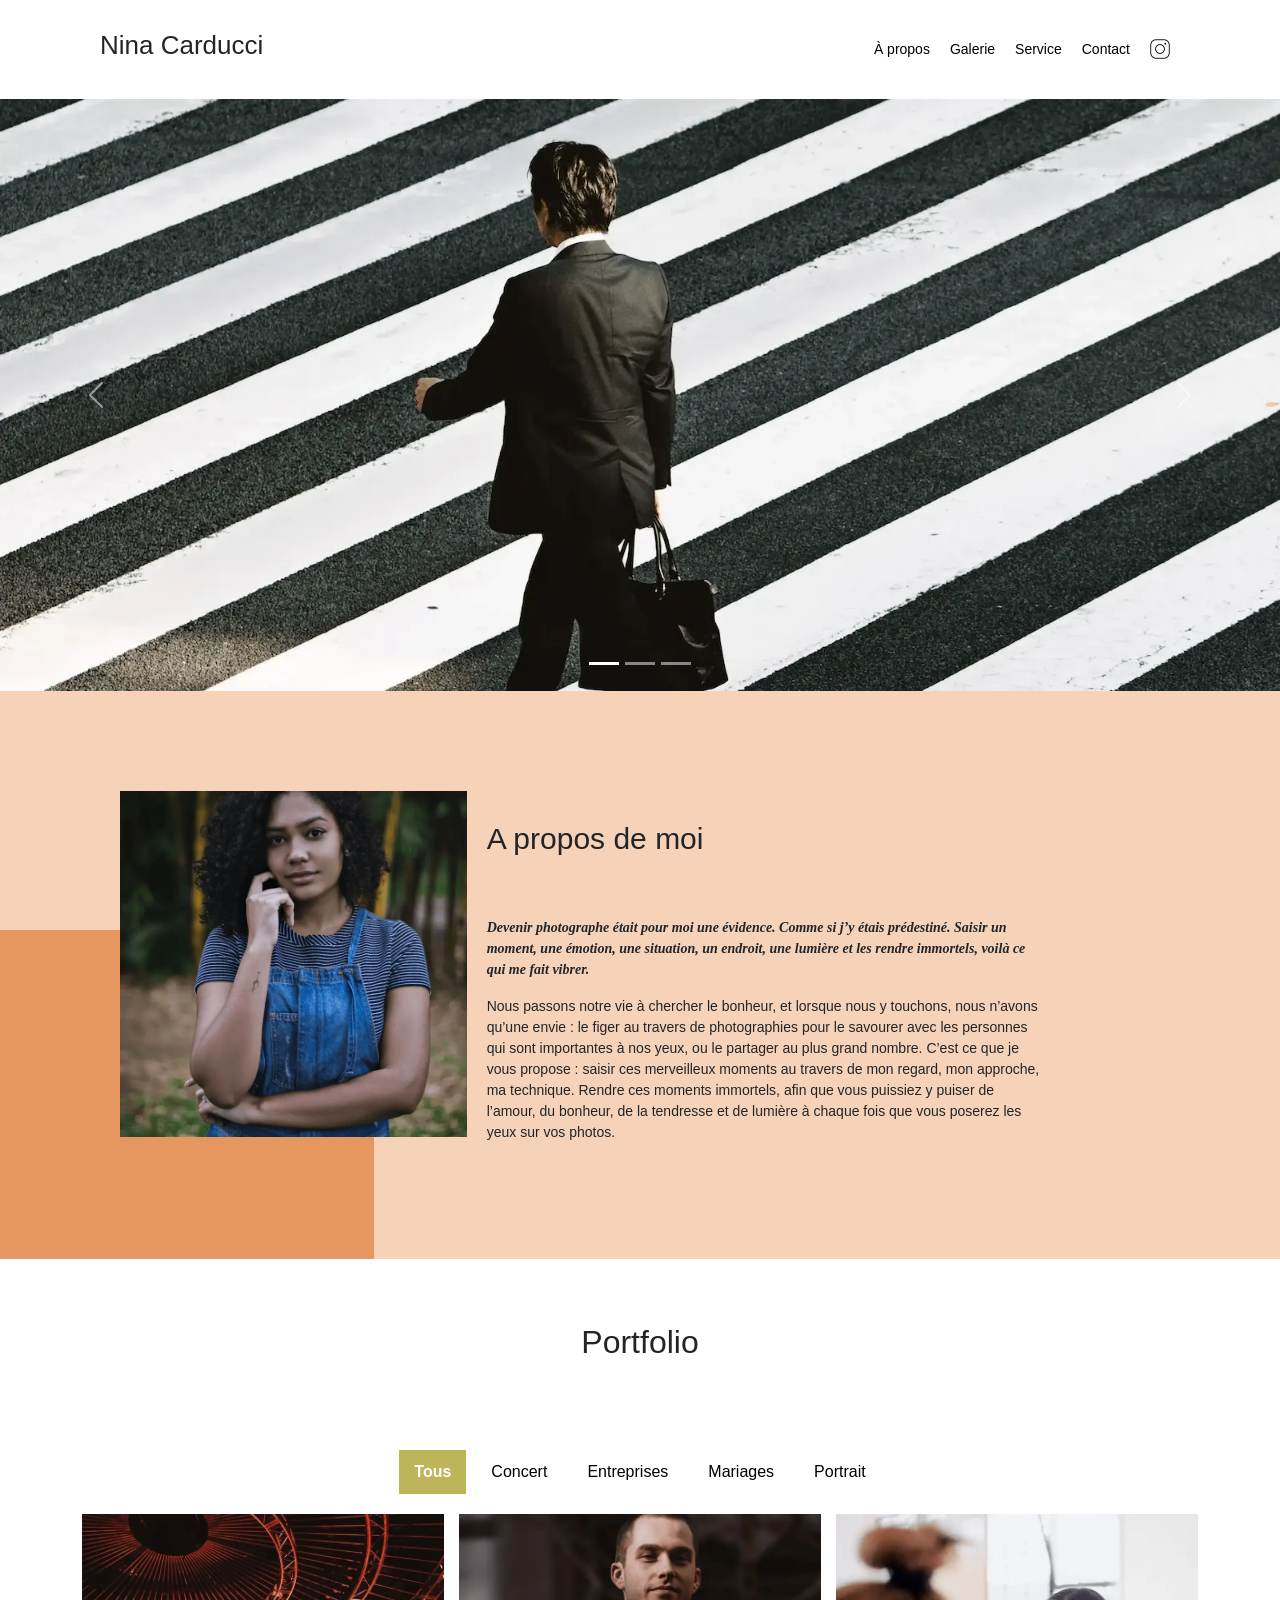
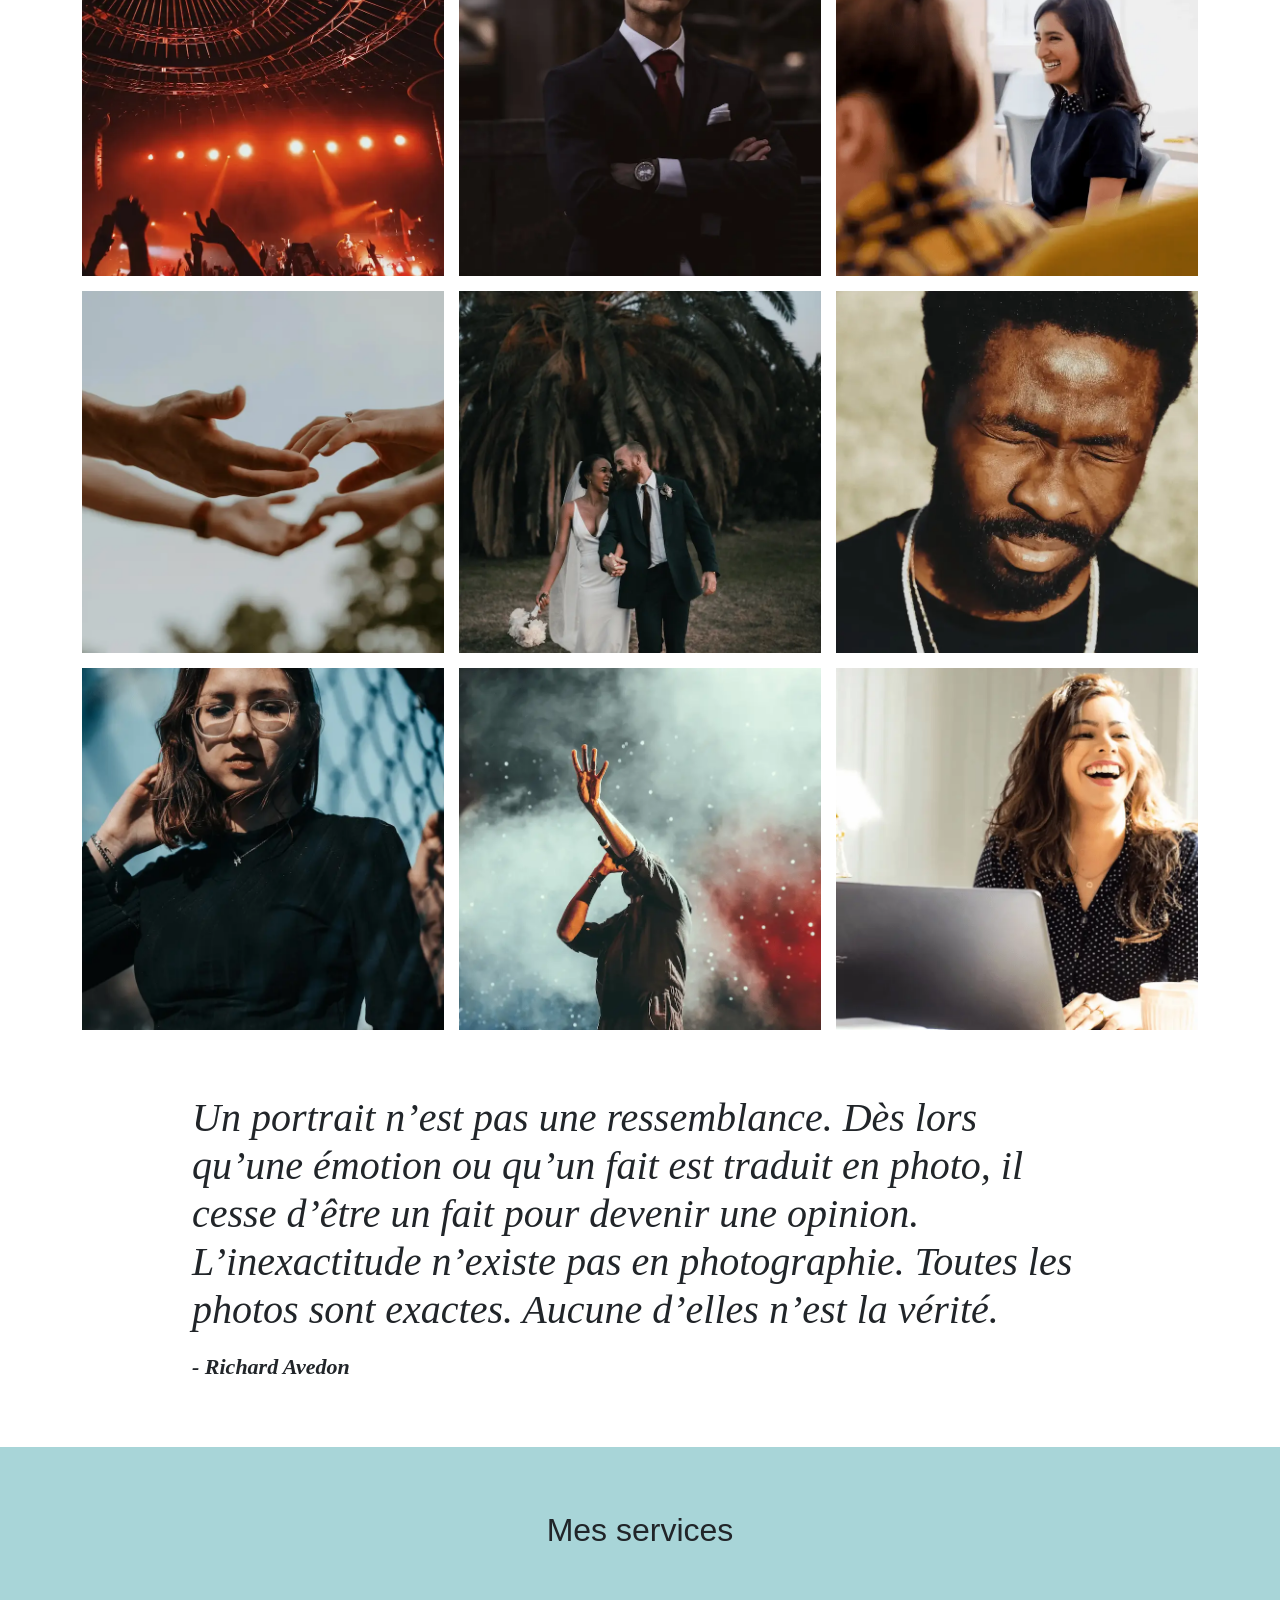
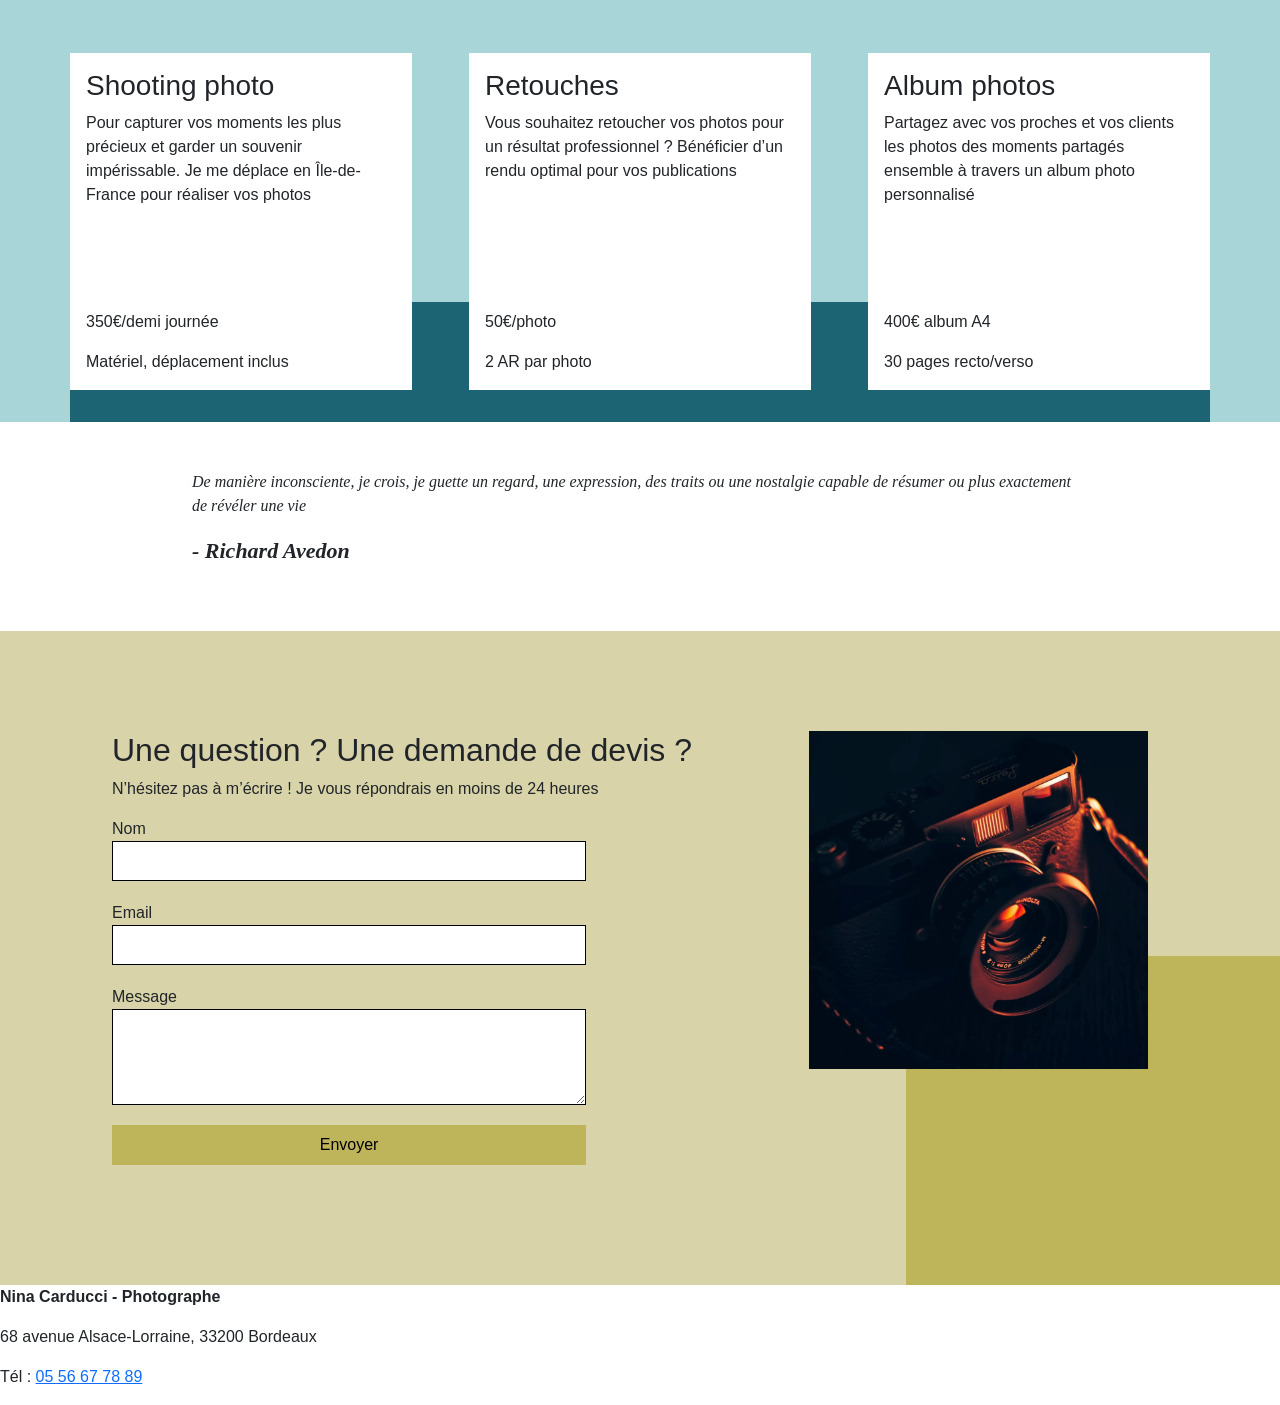
==== Nina-Carducci-Dev-master/index.min.html @ 5e1bb827 "compression des img et minification de scripts.js et suppression de loading="lazy" et redimensionne " ====
<!doctype html><html lang=fr><head><meta charset=UTF-8><meta name=viewport content="width=device-width,initial-scale=1"><link rel=preload href=./assets/bootstrap/bootstrap.min.css as=style><link rel=stylesheet href=./assets/bootstrap/bootstrap.min.css><link rel=preload href=./assets/style.css as=style><link rel=stylesheet href=./assets/style.css media=print onload='this.media="all"'><link rel=preconnect href=https://fonts.googleapis.com><link rel=preconnect href=https://fonts.gstatic.com crossorigin><link rel=preload href="https://fonts.googleapis.com/css2?family=Inter:wght@400&family=Spectral:ital,wght@1,400;1,800&display=swap" as=style><meta name=description content="Nina Carducci, photographe professionnelle à Bordeaux : portraits, mariages, concerts, entreprises."><title>Nina Carducci - Photographe à Bordeaux</title><script src=https://code.jquery.com/jquery-3.6.0.min.js defer></script><script src=./assets/bootstrap/bootstrap.bundle.min.js defer></script><script src=./assets/maugallery.min.js defer></script><script src=./assets/scripts.min.js defer></script><script type=application/ld+json>{  "@context": "https://schema.org",  "@type": "LocalBusiness",  "name": "Nina Carducci - Photographe",  "image": "http://127.0.0.1:5500/assets/images/nina.webp",  "address": {    "@type": "PostalAddress",    "streetAddress": "68 avenue Alsace-Lorraine",    "addressLocality": "Bordeaux",    "postalCode": "33200",    "addressCountry": "FR"  },  "telephone": "+33 5 56 67 78 89",  "openingHours": "Mo-Fr 10:00-19:00",  "url": "http://127.0.0.1:5500/",  "priceRange": "50-400€",  "makesOffer": [    {      "@type": "Offer",      "name": "Shooting photo",      "price": "350",      "priceCurrency": "EUR"    },    {      "@type": "Offer",      "name": "Retouches",      "price": "50",      "priceCurrency": "EUR"    },    {      "@type": "Offer",      "name": "Album photos",      "price": "400",      "priceCurrency": "EUR"    }  ]}</script><meta property=og:type content=website><meta property=og:title content="Nina Carducci - Photographe à Bordeaux"><meta property=og:description content="Portraits, mariages, concerts et services photo professionnels à Bordeaux."><meta property=og:image content=http://127.0.0.1:5500/assets/images/nina.webp><meta property=og:url content=http://127.0.0.1:5500/ ><meta name=twitter:card content=summary_large_image><meta name=twitter:title content="Nina Carducci - Photographe à Bordeaux"><meta name=twitter:description content="Portraits, mariages, concerts et services photo professionnels à Bordeaux."><meta name=twitter:image content=http://127.0.0.1:5500/assets/images/nina.webp><meta name=twitter:site content=@ninacarducci.photo></head><body><div class=top-header><h1 class=name>Nina Carducci</h1><div class=nav><ul><li><a href=#about>À propos</a></li><li><a href=#gallery>Galerie</a></li><li><a href=#services>Service</a></li><li><a href=#contact>Contact</a></li><li><a class=social-link href="https://www.instagram.com/ninacarducci.photo/?hl=fr" target=_blank><img src=assets/images/instagram.webp alt="icône instragram" loading=lazy width=40 height=40></a></li></ul></div></div><div id=header><div id=carouselExampleIndicators class="carousel slide" data-bs-ride=carousel><div class=carousel-indicators><button type=button data-bs-target=#carouselExampleIndicators data-bs-slide-to=0 class=active aria-current=true aria-label="Slide 1"></button><button type=button data-bs-target=#carouselExampleIndicators data-bs-slide-to=1 aria-label="Slide 2"></button><button type=button data-bs-target=#carouselExampleIndicators data-bs-slide-to=2 aria-label="Slide 3"></button></div><div class=carousel-inner><div class="carousel-item active"><img src=./assets/images/slider/ryoji-iwata-wUZjnOv7t0g-unsplash.webp srcset="./assets/images/slider/ryoji-iwata-wUZjnOv7t0g-unsplash.webp 800w, ./assets/images/slider/ryoji-iwata-wUZjnOv7t0g-unsplash.webp 1600w, ./assets/images/slider/ryoji-iwata-wUZjnOv7t0g-unsplash.webp 2400w, ./assets/images/slider/ryoji-iwata-wUZjnOv7t0g-unsplash.webp 3200w, ./assets/images/slider/ryoji-iwata-wUZjnOv7t0g-unsplash.webp 4540w" sizes=100vw class="d-block w-100" alt="Un homme traverse une grande route en costume sombre" width=1600 height=740></div><div class=carousel-item><img src=./assets/images/slider/nicholas-green-nPz8akkUmDI-unsplash.webp srcset="./assets/images/slider/nicholas-green-nPz8akkUmDI-unsplash.webp 800w, ./assets/images/slider/nicholas-green-nPz8akkUmDI-unsplash.webp 1600w, ./assets/images/slider/nicholas-green-nPz8akkUmDI-unsplash.webp 2400w, ./assets/images/slider/nicholas-green-nPz8akkUmDI-unsplash.webp 3200w, ./assets/images/slider/nicholas-green-nPz8akkUmDI-unsplash.webp 5000w" sizes=100vw alt="Foule pendant un concert" class="d-block w-100" width=6000 height=2775></div><div class=carousel-item><img src=./assets/images/slider/edward-cisneros-3_h6-1NPDGw-unsplash.webp srcset="./assets/images/slider/edward-cisneros-3_h6-1NPDGw-unsplash.webp 800w, ./assets/images/slider/edward-cisneros-3_h6-1NPDGw-unsplash.webp 1600w, ./assets/images/slider/edward-cisneros-3_h6-1NPDGw-unsplash.webp 2400w, ./assets/images/slider/edward-cisneros-3_h6-1NPDGw-unsplash.webp 3200w, ./assets/images/slider/edward-cisneros-3_h6-1NPDGw-unsplash.webp 5653w" sizes=100vw class="d-block w-100" alt="Un couple qui s’embrasse lors d’un mariage" width=1637 height=757></div></div><button class=carousel-control-prev type=button data-bs-target=#carouselExampleIndicators data-bs-slide=prev><span class=carousel-control-prev-icon aria-hidden=true></span><span class=visually-hidden>Previous</span></button><button class=carousel-control-next type=button data-bs-target=#carouselExampleIndicators data-bs-slide=next><span class=carousel-control-next-icon aria-hidden=true></span><span class=visually-hidden>Next</span></button></div></div><div id=about><div class="picture left"><img src=./assets/images/nina.webp srcset="./assets/images/nina.webp 400w, ./assets/images/nina.webp 800w, ./assets/images/nina.webp 1460w" sizes="(max-width: 768px) 100vw, 50vw" alt="Portrait de la photographe Nina Carducci" width=766 height=764></div><div id=about-me><h2 class=about-me__title>A propos de moi</h2><p class=about-me__introduction>Devenir photographe était pour moi une évidence. Comme si j’y étais prédestiné. Saisir un moment, une émotion, une situation, un endroit, une lumière et les rendre immortels, voilà ce qui me fait vibrer.</p><p>Nous passons notre vie à chercher le bonheur, et lorsque nous y touchons, nous n’avons qu’une envie : le figer au travers de photographies pour le savourer avec les personnes qui sont importantes à nos yeux, ou le partager au plus grand nombre. C’est ce que je vous propose : saisir ces merveilleux moments au travers de mon regard, mon approche, ma technique. Rendre ces moments immortels, afin que vous puissiez y puiser de l’amour, du bonheur, de la tendresse et de lumière à chaque fois que vous poserez les yeux sur vos photos.</p></div></div><div id=gallery><h2 class=title>Portfolio</h2><div class="container py-3"><div class=gallery><picture><source srcset=./assets/images/gallery/concerts/aaron-paul-wnX-fXzB6Cw-unsplash.webp type=image/webp><img data-gallery-tag=Concert class=gallery-item src=./assets/images/gallery/concerts/aaron-paul-wnX-fXzB6Cw-unsplash.webp alt="Foule de spectateurs levant les mains lors d’un concert en plein air" width=752 height=1003></picture><picture><source srcset=./assets/images/gallery/entreprise/ali-morshedlou-WMD64tMfc4k-unsplash.webp type=image/webp><img data-gallery-tag=Entreprises class=gallery-item src=./assets/images/gallery/entreprise/ali-morshedlou-WMD64tMfc4k-unsplash.webp alt="Un homme en costume sombre avec une cravate noire" width=752 height=1128></picture><picture><source srcset=./assets/images/gallery/entreprise/jason-goodman.webp type=image/webp><img data-gallery-tag=Entreprises class=gallery-item src=./assets/images/gallery/entreprise/jason-goodman.webp alt="Une femme souriante pendant une réunion d'entreprise" width=1110 height=751></picture><picture><source srcset=./assets/images/gallery/mariage/hannah-busing-RvF2R_qMpRk-unsplash.webp type=image/webp><img data-gallery-tag=Mariages class=gallery-item src=./assets/images/gallery/mariage/hannah-busing-RvF2R_qMpRk-unsplash.webp alt="Deux personnes se tenant la main lors d’un mariage" width=940 height=752></picture><picture><source srcset=./assets/images/gallery/mariage/jakob-owens-SiniLJkXhMc-unsplash.webp type=image/webp><img data-gallery-tag=Mariages class=gallery-item src=./assets/images/gallery/mariage/jakob-owens-SiniLJkXhMc-unsplash.webp alt="Un couple se tenant par la main le jour de leur mariage" width=752 height=1128></picture><picture><source srcset=./assets/images/gallery/portraits/ade-tunji-rVkhWWZFAtQ-unsplash.webp type=image/webp><img data-gallery-tag=Portrait class=gallery-item src=./assets/images/gallery/portraits/ade-tunji-rVkhWWZFAtQ-unsplash.webp alt="Portrait d’un homme aux yeux fermés" width=752 height=1128></picture><picture><source srcset=./assets/images/gallery/portraits/nino-van-prattenburg--443cl1uR_8-unsplash.webp type=image/webp><img data-gallery-tag=Portrait class=gallery-item src=./assets/images/gallery/portraits/nino-van-prattenburg--443cl1uR_8-unsplash.webp alt="Portrait d’une femme portant des lunettes transparentes" width=752 height=1130></picture><picture><source srcset=./assets/images/gallery/concerts/austin-neill-hgO1wFPXl3I-unsplash.webp type=image/webp><img data-gallery-tag=Concert class=gallery-item src=./assets/images/gallery/concerts/austin-neill-hgO1wFPXl3I-unsplash.webp alt="Chanteur sur scène levant la main dans la fumée et les lumières d’un concert" width=752 height=1130></picture><picture><source srcset=./assets/images/gallery/entreprise/mateus-campos-felipe-Fsgzm8N0hIY-unsplash.webp type=image/webp><img data-gallery-tag=Entreprises class=gallery-item src=./assets/images/gallery/entreprise/mateus-campos-felipe-Fsgzm8N0hIY-unsplash.webp alt="Femme souriante travaillant devant un ordinateur portable" width=1228 height=752></picture></div></div></div><div class=quote><figure><blockquote><h1 class=quote__text>Un portrait n’est pas une ressemblance. Dès lors qu’une émotion ou qu’un fait est traduit en photo, il cesse d’être un fait pour devenir une opinion. L’inexactitude n’existe pas en photographie. Toutes les photos sont exactes. Aucune d’elles n’est la vérité.</h1></blockquote><figcaption class=quote__author>- Richard Avedon</figcaption></figure></div><div id=services><h2 class=title>Mes services</h2><div class=container><div class=service><div class=service__description><h3>Shooting photo</h3><p>Pour capturer vos moments les plus précieux et garder un souvenir impérissable. Je me déplace en Île-de-France pour réaliser vos photos</p></div><div class=service__price><p>350€/demi journée</p><span>Matériel, déplacement inclus</span></div></div><div class=service><div class=service__description><h3>Retouches</h3><p>Vous souhaitez retoucher vos photos pour un résultat professionnel ? Bénéficier d’un rendu optimal pour vos publications</p></div><div class=service__price><p>50€/photo</p><span>2 AR par photo</span></div></div><div class=service><div class=service__description><h3>Album photos</h3><p>Partagez avec vos proches et vos clients les photos des moments partagés ensemble à travers un album photo personnalisé</p></div><div class=service__price><p>400€ album A4</p><span>30 pages recto/verso</span></div></div></div></div><div class=quote><figure><blockquote><p class=quote__text>De manière inconsciente, je crois, je guette un regard, une expression, des traits ou une nostalgie capable de résumer ou plus exactement de révéler une vie</p></blockquote><figcaption class=quote__author>- Richard Avedon</figcaption></figure></div><div id=contact><div class=container><div class=form-container><h2>Une question ? Une demande de devis ?</h2><p> N’hésitez pas à m’écrire ! Je vous répondrais en moins de 24 heures</p><form action="" method=post><label for=nom>Nom</label><input name=nom id=nom><label for=email>Email</label><input type=email name=email id=email><label for=message>Message</label><textarea name=message id=message cols=30 rows=10></textarea><input type=submit value=Envoyer></form></div><div class="picture right"><img src=./assets/images/camera.webp srcset="./assets/images/camera.webp 400w, ./assets/images/camera.webp 800w, ./assets/images/camera.webp 1600w, ./assets/images/camera.webp 2028w" sizes="(max-width: 768px) 100vw, 50vw" alt="appareil photo" width=2024 height=2020></div></div></div><footer><p><strong>Nina Carducci - Photographe</strong></p><p>68 avenue Alsace-Lorraine, 33200 Bordeaux</p><p>Tél : <a href=tel:+33556677889>05 56 67 78 89</a></p></footer></body></html>
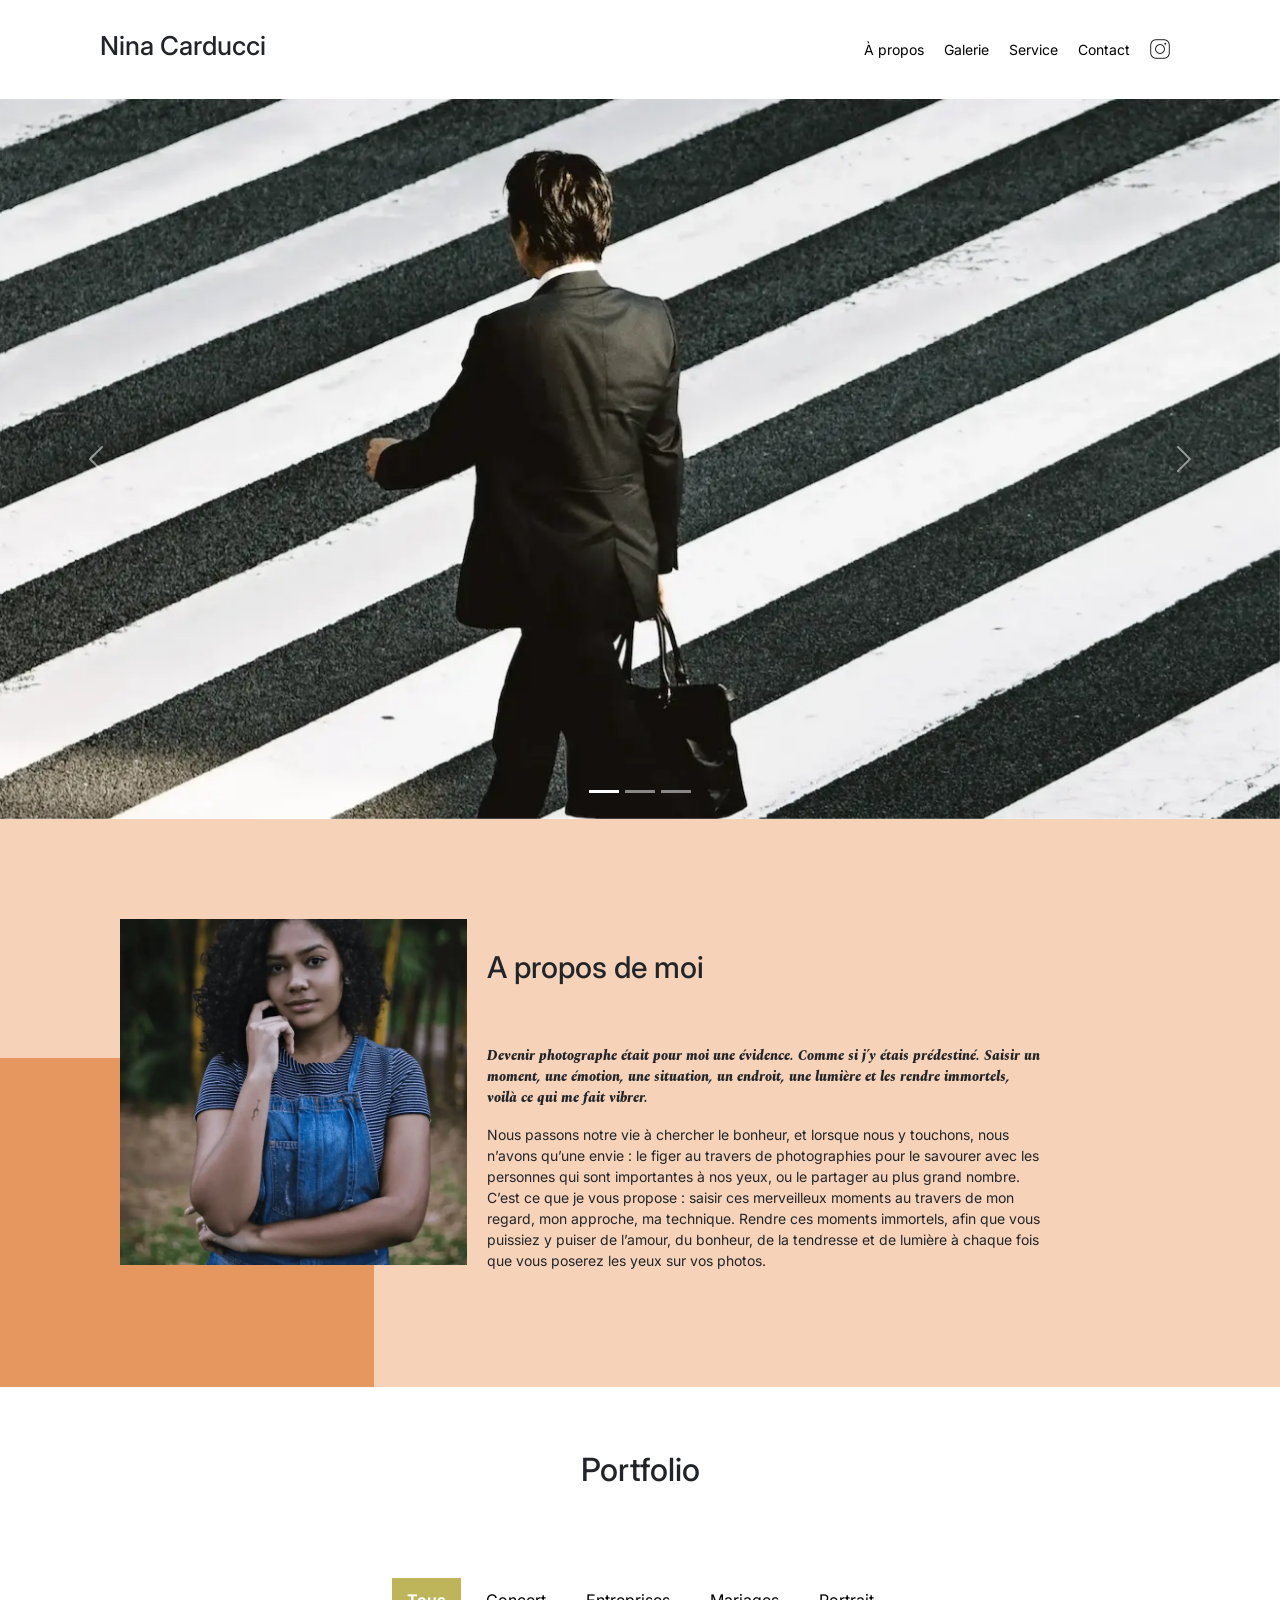
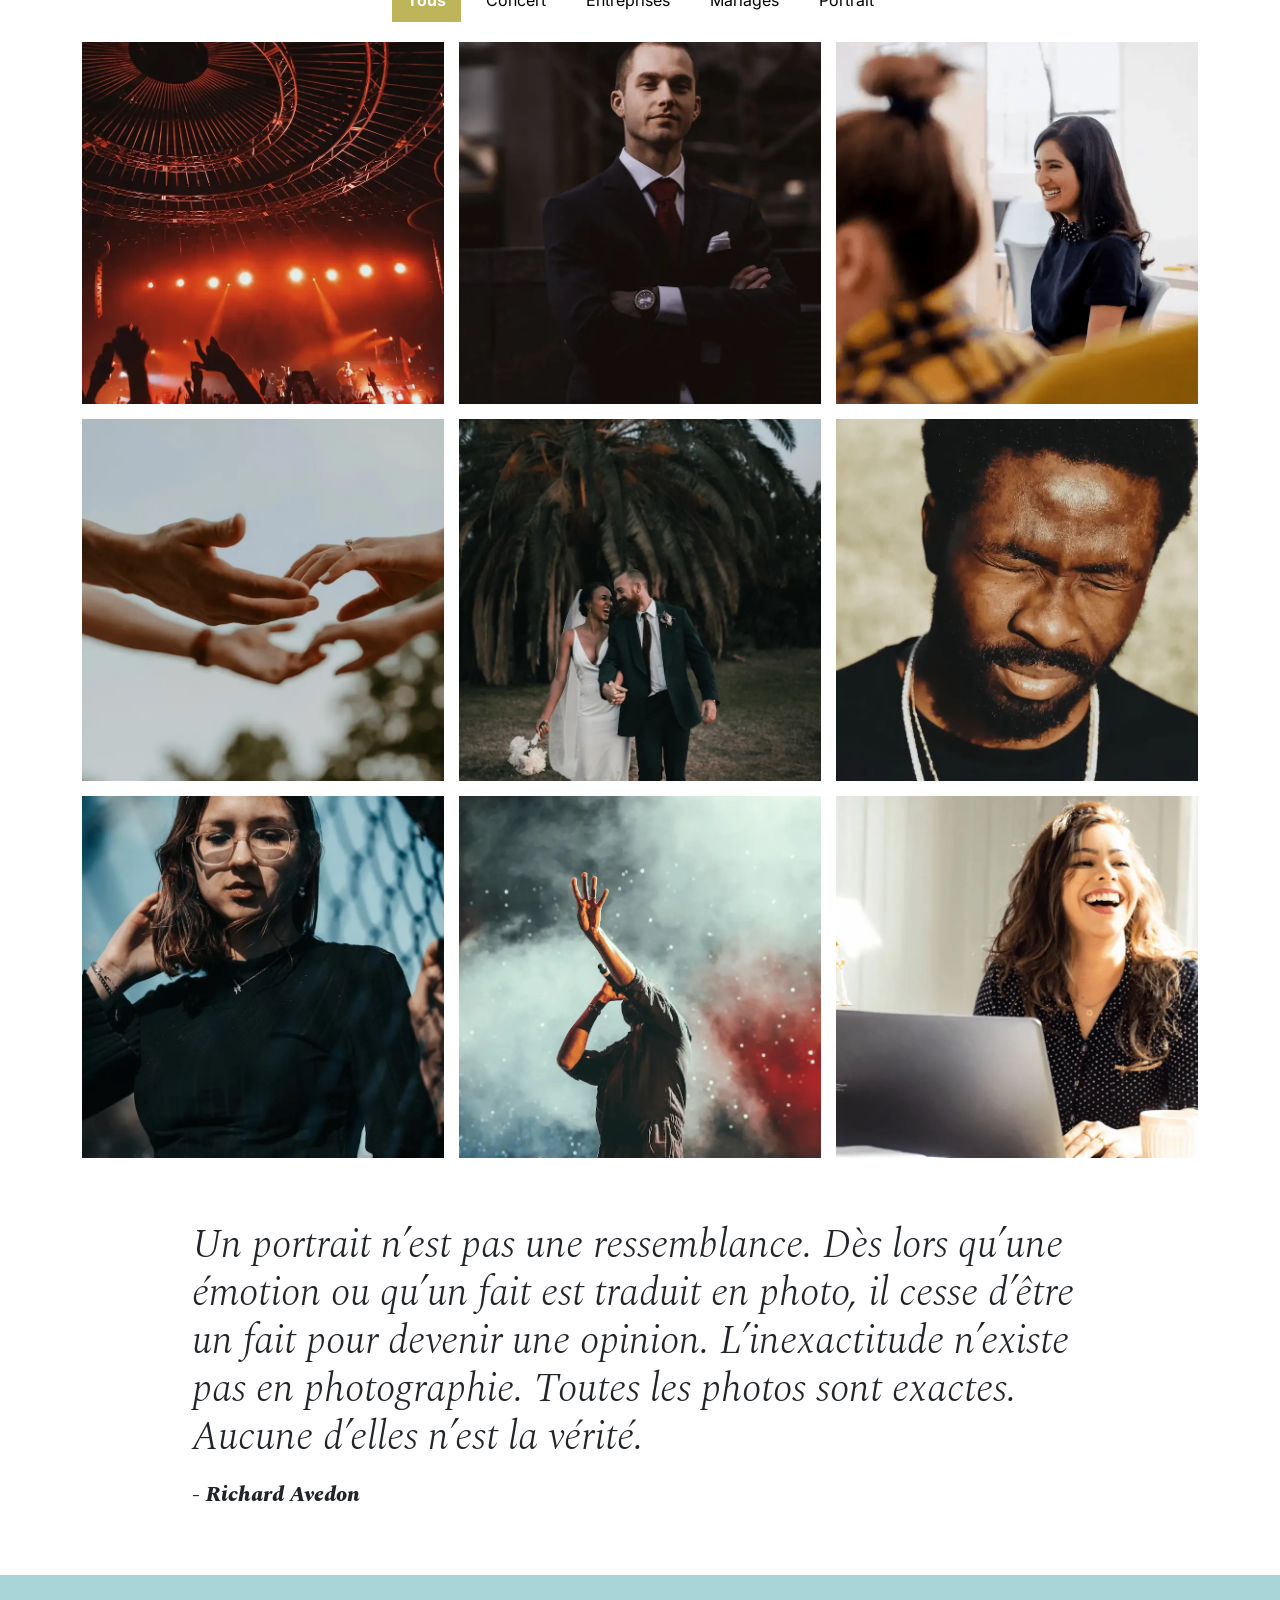
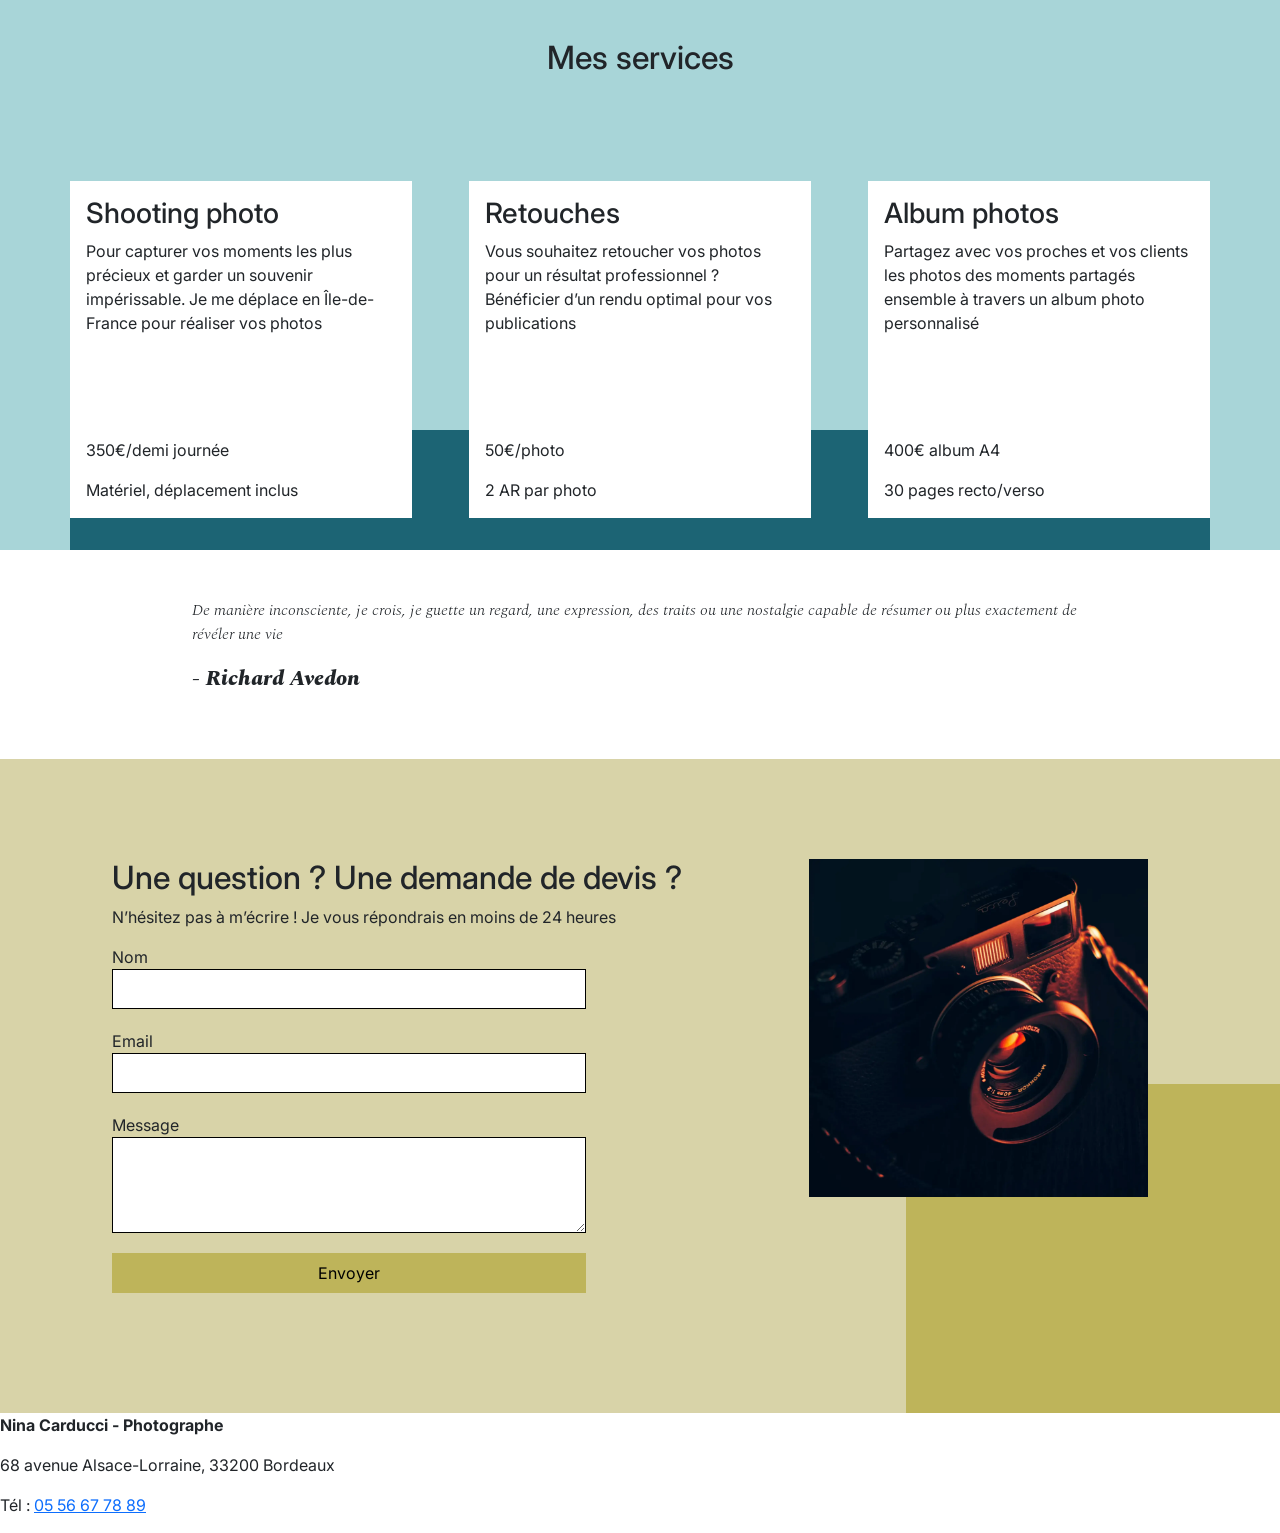
==== commit 51840c37: "suppression de loading lazy pour les images slides" ====
--- a/Nina-Carducci-Dev-master/index.min.html
+++ b/Nina-Carducci-Dev-master/index.min.html
@@ -1 +1,37 @@
-<!doctype html><html lang=fr><head><meta charset=UTF-8><meta name=viewport content="width=device-width,initial-scale=1"><link rel=preload href=./assets/bootstrap/bootstrap.min.css as=style><link rel=stylesheet href=./assets/bootstrap/bootstrap.min.css><link rel=preload href=./assets/style.css as=style><link rel=stylesheet href=./assets/style.css media=print onload='this.media="all"'><link rel=preconnect href=https://fonts.googleapis.com><link rel=preconnect href=https://fonts.gstatic.com crossorigin><link rel=preload href="https://fonts.googleapis.com/css2?family=Inter:wght@400&family=Spectral:ital,wght@1,400;1,800&display=swap" as=style><meta name=description content="Nina Carducci, photographe professionnelle à Bordeaux : portraits, mariages, concerts, entreprises."><title>Nina Carducci - Photographe à Bordeaux</title><script src=https://code.jquery.com/jquery-3.6.0.min.js defer></script><script src=./assets/bootstrap/bootstrap.bundle.min.js defer></script><script src=./assets/maugallery.min.js defer></script><script src=./assets/scripts.min.js defer></script><script type=application/ld+json>{  "@context": "https://schema.org",  "@type": "LocalBusiness",  "name": "Nina Carducci - Photographe",  "image": "http://127.0.0.1:5500/assets/images/nina.webp",  "address": {    "@type": "PostalAddress",    "streetAddress": "68 avenue Alsace-Lorraine",    "addressLocality": "Bordeaux",    "postalCode": "33200",    "addressCountry": "FR"  },  "telephone": "+33 5 56 67 78 89",  "openingHours": "Mo-Fr 10:00-19:00",  "url": "http://127.0.0.1:5500/",  "priceRange": "50-400€",  "makesOffer": [    {      "@type": "Offer",      "name": "Shooting photo",      "price": "350",      "priceCurrency": "EUR"    },    {      "@type": "Offer",      "name": "Retouches",      "price": "50",      "priceCurrency": "EUR"    },    {      "@type": "Offer",      "name": "Album photos",      "price": "400",      "priceCurrency": "EUR"    }  ]}</script><meta property=og:type content=website><meta property=og:title content="Nina Carducci - Photographe à Bordeaux"><meta property=og:description content="Portraits, mariages, concerts et services photo professionnels à Bordeaux."><meta property=og:image content=http://127.0.0.1:5500/assets/images/nina.webp><meta property=og:url content=http://127.0.0.1:5500/ ><meta name=twitter:card content=summary_large_image><meta name=twitter:title content="Nina Carducci - Photographe à Bordeaux"><meta name=twitter:description content="Portraits, mariages, concerts et services photo professionnels à Bordeaux."><meta name=twitter:image content=http://127.0.0.1:5500/assets/images/nina.webp><meta name=twitter:site content=@ninacarducci.photo></head><body><div class=top-header><h1 class=name>Nina Carducci</h1><div class=nav><ul><li><a href=#about>À propos</a></li><li><a href=#gallery>Galerie</a></li><li><a href=#services>Service</a></li><li><a href=#contact>Contact</a></li><li><a class=social-link href="https://www.instagram.com/ninacarducci.photo/?hl=fr" target=_blank><img src=assets/images/instagram.webp alt="icône instragram" loading=lazy width=40 height=40></a></li></ul></div></div><div id=header><div id=carouselExampleIndicators class="carousel slide" data-bs-ride=carousel><div class=carousel-indicators><button type=button data-bs-target=#carouselExampleIndicators data-bs-slide-to=0 class=active aria-current=true aria-label="Slide 1"></button><button type=button data-bs-target=#carouselExampleIndicators data-bs-slide-to=1 aria-label="Slide 2"></button><button type=button data-bs-target=#carouselExampleIndicators data-bs-slide-to=2 aria-label="Slide 3"></button></div><div class=carousel-inner><div class="carousel-item active"><img src=./assets/images/slider/ryoji-iwata-wUZjnOv7t0g-unsplash.webp srcset="./assets/images/slider/ryoji-iwata-wUZjnOv7t0g-unsplash.webp 800w, ./assets/images/slider/ryoji-iwata-wUZjnOv7t0g-unsplash.webp 1600w, ./assets/images/slider/ryoji-iwata-wUZjnOv7t0g-unsplash.webp 2400w, ./assets/images/slider/ryoji-iwata-wUZjnOv7t0g-unsplash.webp 3200w, ./assets/images/slider/ryoji-iwata-wUZjnOv7t0g-unsplash.webp 4540w" sizes=100vw class="d-block w-100" alt="Un homme traverse une grande route en costume sombre" width=1600 height=740></div><div class=carousel-item><img src=./assets/images/slider/nicholas-green-nPz8akkUmDI-unsplash.webp srcset="./assets/images/slider/nicholas-green-nPz8akkUmDI-unsplash.webp 800w, ./assets/images/slider/nicholas-green-nPz8akkUmDI-unsplash.webp 1600w, ./assets/images/slider/nicholas-green-nPz8akkUmDI-unsplash.webp 2400w, ./assets/images/slider/nicholas-green-nPz8akkUmDI-unsplash.webp 3200w, ./assets/images/slider/nicholas-green-nPz8akkUmDI-unsplash.webp 5000w" sizes=100vw alt="Foule pendant un concert" class="d-block w-100" width=6000 height=2775></div><div class=carousel-item><img src=./assets/images/slider/edward-cisneros-3_h6-1NPDGw-unsplash.webp srcset="./assets/images/slider/edward-cisneros-3_h6-1NPDGw-unsplash.webp 800w, ./assets/images/slider/edward-cisneros-3_h6-1NPDGw-unsplash.webp 1600w, ./assets/images/slider/edward-cisneros-3_h6-1NPDGw-unsplash.webp 2400w, ./assets/images/slider/edward-cisneros-3_h6-1NPDGw-unsplash.webp 3200w, ./assets/images/slider/edward-cisneros-3_h6-1NPDGw-unsplash.webp 5653w" sizes=100vw class="d-block w-100" alt="Un couple qui s’embrasse lors d’un mariage" width=1637 height=757></div></div><button class=carousel-control-prev type=button data-bs-target=#carouselExampleIndicators data-bs-slide=prev><span class=carousel-control-prev-icon aria-hidden=true></span><span class=visually-hidden>Previous</span></button><button class=carousel-control-next type=button data-bs-target=#carouselExampleIndicators data-bs-slide=next><span class=carousel-control-next-icon aria-hidden=true></span><span class=visually-hidden>Next</span></button></div></div><div id=about><div class="picture left"><img src=./assets/images/nina.webp srcset="./assets/images/nina.webp 400w, ./assets/images/nina.webp 800w, ./assets/images/nina.webp 1460w" sizes="(max-width: 768px) 100vw, 50vw" alt="Portrait de la photographe Nina Carducci" width=766 height=764></div><div id=about-me><h2 class=about-me__title>A propos de moi</h2><p class=about-me__introduction>Devenir photographe était pour moi une évidence. Comme si j’y étais prédestiné. Saisir un moment, une émotion, une situation, un endroit, une lumière et les rendre immortels, voilà ce qui me fait vibrer.</p><p>Nous passons notre vie à chercher le bonheur, et lorsque nous y touchons, nous n’avons qu’une envie : le figer au travers de photographies pour le savourer avec les personnes qui sont importantes à nos yeux, ou le partager au plus grand nombre. C’est ce que je vous propose : saisir ces merveilleux moments au travers de mon regard, mon approche, ma technique. Rendre ces moments immortels, afin que vous puissiez y puiser de l’amour, du bonheur, de la tendresse et de lumière à chaque fois que vous poserez les yeux sur vos photos.</p></div></div><div id=gallery><h2 class=title>Portfolio</h2><div class="container py-3"><div class=gallery><picture><source srcset=./assets/images/gallery/concerts/aaron-paul-wnX-fXzB6Cw-unsplash.webp type=image/webp><img data-gallery-tag=Concert class=gallery-item src=./assets/images/gallery/concerts/aaron-paul-wnX-fXzB6Cw-unsplash.webp alt="Foule de spectateurs levant les mains lors d’un concert en plein air" width=752 height=1003></picture><picture><source srcset=./assets/images/gallery/entreprise/ali-morshedlou-WMD64tMfc4k-unsplash.webp type=image/webp><img data-gallery-tag=Entreprises class=gallery-item src=./assets/images/gallery/entreprise/ali-morshedlou-WMD64tMfc4k-unsplash.webp alt="Un homme en costume sombre avec une cravate noire" width=752 height=1128></picture><picture><source srcset=./assets/images/gallery/entreprise/jason-goodman.webp type=image/webp><img data-gallery-tag=Entreprises class=gallery-item src=./assets/images/gallery/entreprise/jason-goodman.webp alt="Une femme souriante pendant une réunion d'entreprise" width=1110 height=751></picture><picture><source srcset=./assets/images/gallery/mariage/hannah-busing-RvF2R_qMpRk-unsplash.webp type=image/webp><img data-gallery-tag=Mariages class=gallery-item src=./assets/images/gallery/mariage/hannah-busing-RvF2R_qMpRk-unsplash.webp alt="Deux personnes se tenant la main lors d’un mariage" width=940 height=752></picture><picture><source srcset=./assets/images/gallery/mariage/jakob-owens-SiniLJkXhMc-unsplash.webp type=image/webp><img data-gallery-tag=Mariages class=gallery-item src=./assets/images/gallery/mariage/jakob-owens-SiniLJkXhMc-unsplash.webp alt="Un couple se tenant par la main le jour de leur mariage" width=752 height=1128></picture><picture><source srcset=./assets/images/gallery/portraits/ade-tunji-rVkhWWZFAtQ-unsplash.webp type=image/webp><img data-gallery-tag=Portrait class=gallery-item src=./assets/images/gallery/portraits/ade-tunji-rVkhWWZFAtQ-unsplash.webp alt="Portrait d’un homme aux yeux fermés" width=752 height=1128></picture><picture><source srcset=./assets/images/gallery/portraits/nino-van-prattenburg--443cl1uR_8-unsplash.webp type=image/webp><img data-gallery-tag=Portrait class=gallery-item src=./assets/images/gallery/portraits/nino-van-prattenburg--443cl1uR_8-unsplash.webp alt="Portrait d’une femme portant des lunettes transparentes" width=752 height=1130></picture><picture><source srcset=./assets/images/gallery/concerts/austin-neill-hgO1wFPXl3I-unsplash.webp type=image/webp><img data-gallery-tag=Concert class=gallery-item src=./assets/images/gallery/concerts/austin-neill-hgO1wFPXl3I-unsplash.webp alt="Chanteur sur scène levant la main dans la fumée et les lumières d’un concert" width=752 height=1130></picture><picture><source srcset=./assets/images/gallery/entreprise/mateus-campos-felipe-Fsgzm8N0hIY-unsplash.webp type=image/webp><img data-gallery-tag=Entreprises class=gallery-item src=./assets/images/gallery/entreprise/mateus-campos-felipe-Fsgzm8N0hIY-unsplash.webp alt="Femme souriante travaillant devant un ordinateur portable" width=1228 height=752></picture></div></div></div><div class=quote><figure><blockquote><h1 class=quote__text>Un portrait n’est pas une ressemblance. Dès lors qu’une émotion ou qu’un fait est traduit en photo, il cesse d’être un fait pour devenir une opinion. L’inexactitude n’existe pas en photographie. Toutes les photos sont exactes. Aucune d’elles n’est la vérité.</h1></blockquote><figcaption class=quote__author>- Richard Avedon</figcaption></figure></div><div id=services><h2 class=title>Mes services</h2><div class=container><div class=service><div class=service__description><h3>Shooting photo</h3><p>Pour capturer vos moments les plus précieux et garder un souvenir impérissable. Je me déplace en Île-de-France pour réaliser vos photos</p></div><div class=service__price><p>350€/demi journée</p><span>Matériel, déplacement inclus</span></div></div><div class=service><div class=service__description><h3>Retouches</h3><p>Vous souhaitez retoucher vos photos pour un résultat professionnel ? Bénéficier d’un rendu optimal pour vos publications</p></div><div class=service__price><p>50€/photo</p><span>2 AR par photo</span></div></div><div class=service><div class=service__description><h3>Album photos</h3><p>Partagez avec vos proches et vos clients les photos des moments partagés ensemble à travers un album photo personnalisé</p></div><div class=service__price><p>400€ album A4</p><span>30 pages recto/verso</span></div></div></div></div><div class=quote><figure><blockquote><p class=quote__text>De manière inconsciente, je crois, je guette un regard, une expression, des traits ou une nostalgie capable de résumer ou plus exactement de révéler une vie</p></blockquote><figcaption class=quote__author>- Richard Avedon</figcaption></figure></div><div id=contact><div class=container><div class=form-container><h2>Une question ? Une demande de devis ?</h2><p> N’hésitez pas à m’écrire ! Je vous répondrais en moins de 24 heures</p><form action="" method=post><label for=nom>Nom</label><input name=nom id=nom><label for=email>Email</label><input type=email name=email id=email><label for=message>Message</label><textarea name=message id=message cols=30 rows=10></textarea><input type=submit value=Envoyer></form></div><div class="picture right"><img src=./assets/images/camera.webp srcset="./assets/images/camera.webp 400w, ./assets/images/camera.webp 800w, ./assets/images/camera.webp 1600w, ./assets/images/camera.webp 2028w" sizes="(max-width: 768px) 100vw, 50vw" alt="appareil photo" width=2024 height=2020></div></div></div><footer><p><strong>Nina Carducci - Photographe</strong></p><p>68 avenue Alsace-Lorraine, 33200 Bordeaux</p><p>Tél : <a href=tel:+33556677889>05 56 67 78 89</a></p></footer></body></html>+<!doctype html><html lang=fr><head><meta charset=UTF-8><meta name=viewport content="width=device-width,initial-scale=1"><link rel=preload href=./assets/bootstrap/bootstrap.min.css as=style><link rel=stylesheet href=./assets/bootstrap/bootstrap.min.css media=print onload='this.media="all"'><link rel=preload href=./assets/style.css as=style><link rel=stylesheet href=./assets/style.css media=print onload='this.media="all"'><link rel=preconnect href=https://fonts.googleapis.com><link rel=preconnect href=https://fonts.gstatic.com crossorigin><link rel=preload href="https://fonts.googleapis.com/css2?family=Inter:wght@400&family=Spectral:ital,wght@1,400;1,800&display=swap" as=style><link rel=stylesheet href="https://fonts.googleapis.com/css2?family=Inter:wght@400&family=Spectral:ital,wght@1,400;1,800&display=swap"><meta name=description content="Nina Carducci, photographe professionnelle à Bordeaux : portraits, mariages, concerts, entreprises."><title>Nina Carducci - Photographe à Bordeaux</title><script src=https://code.jquery.com/jquery-3.6.0.min.js defer></script><script src=./assets/bootstrap/bootstrap.bundle.min.js defer></script><script src=./assets/maugallery.min.js defer></script><script src=./assets/scripts.min.js defer></script><script type=application/ld+json>{+  "@context": "https://schema.org",+  "@type": "LocalBusiness",+  "name": "Nina Carducci - Photographe",+  "image": "http://127.0.0.1:5500/assets/images/nina.webp",+  "address": {+    "@type": "PostalAddress",+    "streetAddress": "68 avenue Alsace-Lorraine",+    "addressLocality": "Bordeaux",+    "postalCode": "33200",+    "addressCountry": "FR"+  },+  "telephone": "+33 5 56 67 78 89",+  "openingHours": "Mo-Fr 10:00-19:00",+  "url": "http://127.0.0.1:5500/",+  "priceRange": "50-400€",+  "makesOffer": [+    {+      "@type": "Offer",+      "name": "Shooting photo",+      "price": "350",+      "priceCurrency": "EUR"+    },+    {+      "@type": "Offer",+      "name": "Retouches",+      "price": "50",+      "priceCurrency": "EUR"+    },+    {+      "@type": "Offer",+      "name": "Album photos",+      "price": "400",+      "priceCurrency": "EUR"+    }+  ]+}</script><meta property=og:type content=website><meta property=og:title content="Nina Carducci - Photographe à Bordeaux"><meta property=og:description content="Portraits, mariages, concerts et services photo professionnels à Bordeaux."><meta property=og:image content=http://127.0.0.1:5500/assets/images/nina.webp><meta property=og:url content=http://127.0.0.1:5500/ ><meta name=twitter:card content=summary_large_image><meta name=twitter:title content="Nina Carducci - Photographe à Bordeaux"><meta name=twitter:description content="Portraits, mariages, concerts et services photo professionnels à Bordeaux."><meta name=twitter:image content=http://127.0.0.1:5500/assets/images/nina.webp><meta name=twitter:site content=@ninacarducci.photo></head><body><div class=top-header><h1 class=name>Nina Carducci</h1><div class=nav><ul><li><a href=#about>À propos</a></li><li><a href=#gallery>Galerie</a></li><li><a href=#services>Service</a></li><li><a href=#contact>Contact</a></li><li><a class=social-link href="https://www.instagram.com/ninacarducci.photo/?hl=fr" target=_blank><img src=assets/images/instagram.webp alt="icône instragram" loading=lazy width=40 height=40></a></li></ul></div></div><div id=header><div id=carouselExampleIndicators class="carousel slide" data-bs-ride=carousel><div class=carousel-indicators><button type=button data-bs-target=#carouselExampleIndicators data-bs-slide-to=0 class=active aria-current=true aria-label="Slide 1"></button><button type=button data-bs-target=#carouselExampleIndicators data-bs-slide-to=1 aria-label="Slide 2"></button><button type=button data-bs-target=#carouselExampleIndicators data-bs-slide-to=2 aria-label="Slide 3"></button></div><div class=carousel-inner><div class="carousel-item active"><img src=./assets/images/slider/ryoji-iwata-wUZjnOv7t0g-unsplash.webp srcset="./assets/images/slider/ryoji-iwata-wUZjnOv7t0g-unsplash.webp 800w, ./assets/images/slider/ryoji-iwata-wUZjnOv7t0g-unsplash.webp 1600w, ./assets/images/slider/ryoji-iwata-wUZjnOv7t0g-unsplash.webp 2400w, ./assets/images/slider/ryoji-iwata-wUZjnOv7t0g-unsplash.webp 3200w, ./assets/images/slider/ryoji-iwata-wUZjnOv7t0g-unsplash.webp 4540w" sizes=100vw class="d-block w-100" alt="Un homme traverse une grande route en costume sombre" width=1600 height=740></div><div class=carousel-item><img src=./assets/images/slider/nicholas-green-nPz8akkUmDI-unsplash.webp srcset="./assets/images/slider/nicholas-green-nPz8akkUmDI-unsplash.webp 800w, ./assets/images/slider/nicholas-green-nPz8akkUmDI-unsplash.webp 1600w, ./assets/images/slider/nicholas-green-nPz8akkUmDI-unsplash.webp 2400w, ./assets/images/slider/nicholas-green-nPz8akkUmDI-unsplash.webp 3200w, ./assets/images/slider/nicholas-green-nPz8akkUmDI-unsplash.webp 5000w" sizes=100vw alt="Foule pendant un concert" class="d-block w-100" width=1600 height=740></div><div class=carousel-item><img src=./assets/images/slider/edward-cisneros-3_h6-1NPDGw-unsplash.webp srcset="./assets/images/slider/edward-cisneros-3_h6-1NPDGw-unsplash.webp 800w, ./assets/images/slider/edward-cisneros-3_h6-1NPDGw-unsplash.webp 1600w, ./assets/images/slider/edward-cisneros-3_h6-1NPDGw-unsplash.webp 2400w, ./assets/images/slider/edward-cisneros-3_h6-1NPDGw-unsplash.webp 3200w, ./assets/images/slider/edward-cisneros-3_h6-1NPDGw-unsplash.webp 5653w" sizes=100vw class="d-block w-100" loading=lazy alt="Un couple qui s’embrasse lors d’un mariage" width=1637 height=757></div></div><button class=carousel-control-prev type=button data-bs-target=#carouselExampleIndicators data-bs-slide=prev><span class=carousel-control-prev-icon aria-hidden=true></span><span class=visually-hidden>Previous</span></button><button class=carousel-control-next type=button data-bs-target=#carouselExampleIndicators data-bs-slide=next><span class=carousel-control-next-icon aria-hidden=true></span><span class=visually-hidden>Next</span></button></div></div><div id=about><div class="picture left"><img src=./assets/images/nina.webp srcset="./assets/images/nina.webp 400w, ./assets/images/nina.webp 800w, ./assets/images/nina.webp 1460w" sizes="(max-width: 768px) 100vw, 50vw" alt="Portrait de la photographe Nina Carducci" width=766 height=764></div><div id=about-me><h2 class=about-me__title>A propos de moi</h2><p class=about-me__introduction>Devenir photographe était pour moi une évidence. Comme si j’y étais prédestiné. Saisir un moment, une émotion, une situation, un endroit, une lumière et les rendre immortels, voilà ce qui me fait vibrer.</p><p>Nous passons notre vie à chercher le bonheur, et lorsque nous y touchons, nous n’avons qu’une envie : le figer au travers de photographies pour le savourer avec les personnes qui sont importantes à nos yeux, ou le partager au plus grand nombre. C’est ce que je vous propose : saisir ces merveilleux moments au travers de mon regard, mon approche, ma technique. Rendre ces moments immortels, afin que vous puissiez y puiser de l’amour, du bonheur, de la tendresse et de lumière à chaque fois que vous poserez les yeux sur vos photos.</p></div></div><div id=gallery><h2 class=title>Portfolio</h2><div class="container py-3"><div class=gallery><picture><source srcset=./assets/images/gallery/concerts/aaron-paul-wnX-fXzB6Cw-unsplash.webp type=image/webp><img data-gallery-tag=Concert class=gallery-item src=./assets/images/gallery/concerts/aaron-paul-wnX-fXzB6Cw-unsplash.webp alt="Foule de spectateurs levant les mains lors d’un concert en plein air" width=752 height=1003></picture><picture><source srcset=./assets/images/gallery/entreprise/ali-morshedlou-WMD64tMfc4k-unsplash.webp type=image/webp><img data-gallery-tag=Entreprises class=gallery-item src=./assets/images/gallery/entreprise/ali-morshedlou-WMD64tMfc4k-unsplash.webp alt="Un homme en costume sombre avec une cravate noire" width=752 height=1128></picture><picture><source srcset=./assets/images/gallery/entreprise/jason-goodman.webp type=image/webp><img data-gallery-tag=Entreprises class=gallery-item src=./assets/images/gallery/entreprise/jason-goodman.webp alt="Une femme souriante pendant une réunion d'entreprise" width=1110 height=751></picture><picture><source srcset=./assets/images/gallery/mariage/hannah-busing-RvF2R_qMpRk-unsplash.webp type=image/webp><img data-gallery-tag=Mariages class=gallery-item src=./assets/images/gallery/mariage/hannah-busing-RvF2R_qMpRk-unsplash.webp alt="Deux personnes se tenant la main lors d’un mariage" width=940 height=752></picture><picture><source srcset=./assets/images/gallery/mariage/jakob-owens-SiniLJkXhMc-unsplash.webp type=image/webp><img data-gallery-tag=Mariages class=gallery-item src=./assets/images/gallery/mariage/jakob-owens-SiniLJkXhMc-unsplash.webp alt="Un couple se tenant par la main le jour de leur mariage" width=752 height=1128></picture><picture><source srcset=./assets/images/gallery/portraits/ade-tunji-rVkhWWZFAtQ-unsplash.webp type=image/webp><img data-gallery-tag=Portrait class=gallery-item src=./assets/images/gallery/portraits/ade-tunji-rVkhWWZFAtQ-unsplash.webp alt="Portrait d’un homme aux yeux fermés" width=752 height=1128></picture><picture><source srcset=./assets/images/gallery/portraits/nino-van-prattenburg--443cl1uR_8-unsplash.webp type=image/webp><img data-gallery-tag=Portrait class=gallery-item src=./assets/images/gallery/portraits/nino-van-prattenburg--443cl1uR_8-unsplash.webp alt="Portrait d’une femme portant des lunettes transparentes" width=752 height=1130></picture><picture><source srcset=./assets/images/gallery/concerts/austin-neill-hgO1wFPXl3I-unsplash.webp type=image/webp><img data-gallery-tag=Concert class=gallery-item src=./assets/images/gallery/concerts/austin-neill-hgO1wFPXl3I-unsplash.webp alt="Chanteur sur scène levant la main dans la fumée et les lumières d’un concert" width=752 height=1130></picture><picture><source srcset=./assets/images/gallery/entreprise/mateus-campos-felipe-Fsgzm8N0hIY-unsplash.webp type=image/webp><img data-gallery-tag=Entreprises class=gallery-item src=./assets/images/gallery/entreprise/mateus-campos-felipe-Fsgzm8N0hIY-unsplash.webp alt="Femme souriante travaillant devant un ordinateur portable" width=1228 height=752></picture></div></div></div><div class=quote><figure><blockquote><h1 class=quote__text>Un portrait n’est pas une ressemblance. Dès lors qu’une émotion ou qu’un fait est traduit en photo, il cesse d’être un fait pour devenir une opinion. L’inexactitude n’existe pas en photographie. Toutes les photos sont exactes. Aucune d’elles n’est la vérité.</h1></blockquote><figcaption class=quote__author>- Richard Avedon</figcaption></figure></div><div id=services><h2 class=title>Mes services</h2><div class=container><div class=service><div class=service__description><h3>Shooting photo</h3><p>Pour capturer vos moments les plus précieux et garder un souvenir impérissable. Je me déplace en Île-de-France pour réaliser vos photos</p></div><div class=service__price><p>350€/demi journée</p><span>Matériel, déplacement inclus</span></div></div><div class=service><div class=service__description><h3>Retouches</h3><p>Vous souhaitez retoucher vos photos pour un résultat professionnel ? Bénéficier d’un rendu optimal pour vos publications</p></div><div class=service__price><p>50€/photo</p><span>2 AR par photo</span></div></div><div class=service><div class=service__description><h3>Album photos</h3><p>Partagez avec vos proches et vos clients les photos des moments partagés ensemble à travers un album photo personnalisé</p></div><div class=service__price><p>400€ album A4</p><span>30 pages recto/verso</span></div></div></div></div><div class=quote><figure><blockquote><p class=quote__text>De manière inconsciente, je crois, je guette un regard, une expression, des traits ou une nostalgie capable de résumer ou plus exactement de révéler une vie</p></blockquote><figcaption class=quote__author>- Richard Avedon</figcaption></figure></div><div id=contact><div class=container><div class=form-container><h2>Une question ? Une demande de devis ?</h2><p> N’hésitez pas à m’écrire ! Je vous répondrais en moins de 24 heures</p><form action="" method=post><label for=nom>Nom</label><input name=nom id=nom><label for=email>Email</label><input type=email name=email id=email><label for=message>Message</label><textarea name=message id=message cols=30 rows=10></textarea><input type=submit value=Envoyer></form></div><div class="picture right"><img src=./assets/images/camera.webp srcset="./assets/images/camera.webp 400w, ./assets/images/camera.webp 800w, ./assets/images/camera.webp 1600w, ./assets/images/camera.webp 2028w" sizes="(max-width: 768px) 100vw, 50vw" alt="appareil photo" width=2024 height=2020></div></div></div><footer><p><strong>Nina Carducci - Photographe</strong></p><p>68 avenue Alsace-Lorraine, 33200 Bordeaux</p><p>Tél : <a href=tel:+33556677889>05 56 67 78 89</a></p></footer></body></html>
